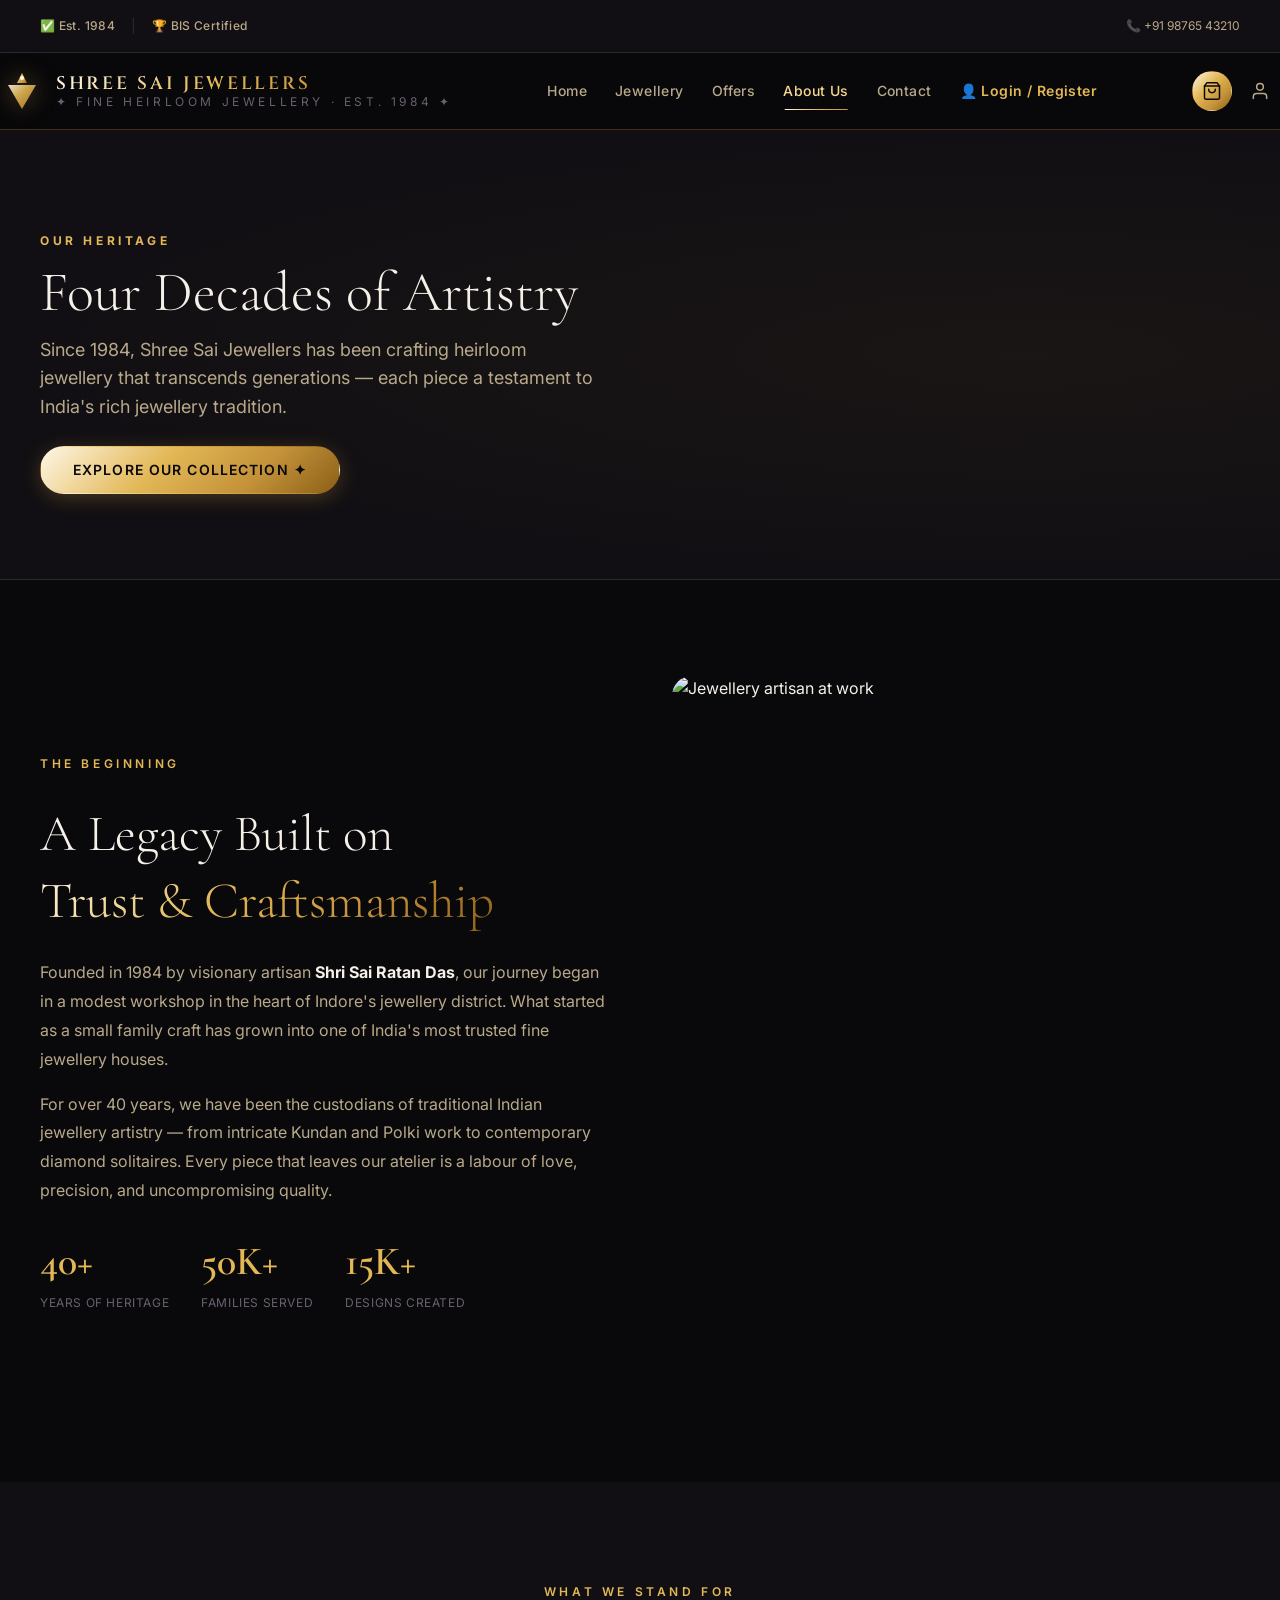
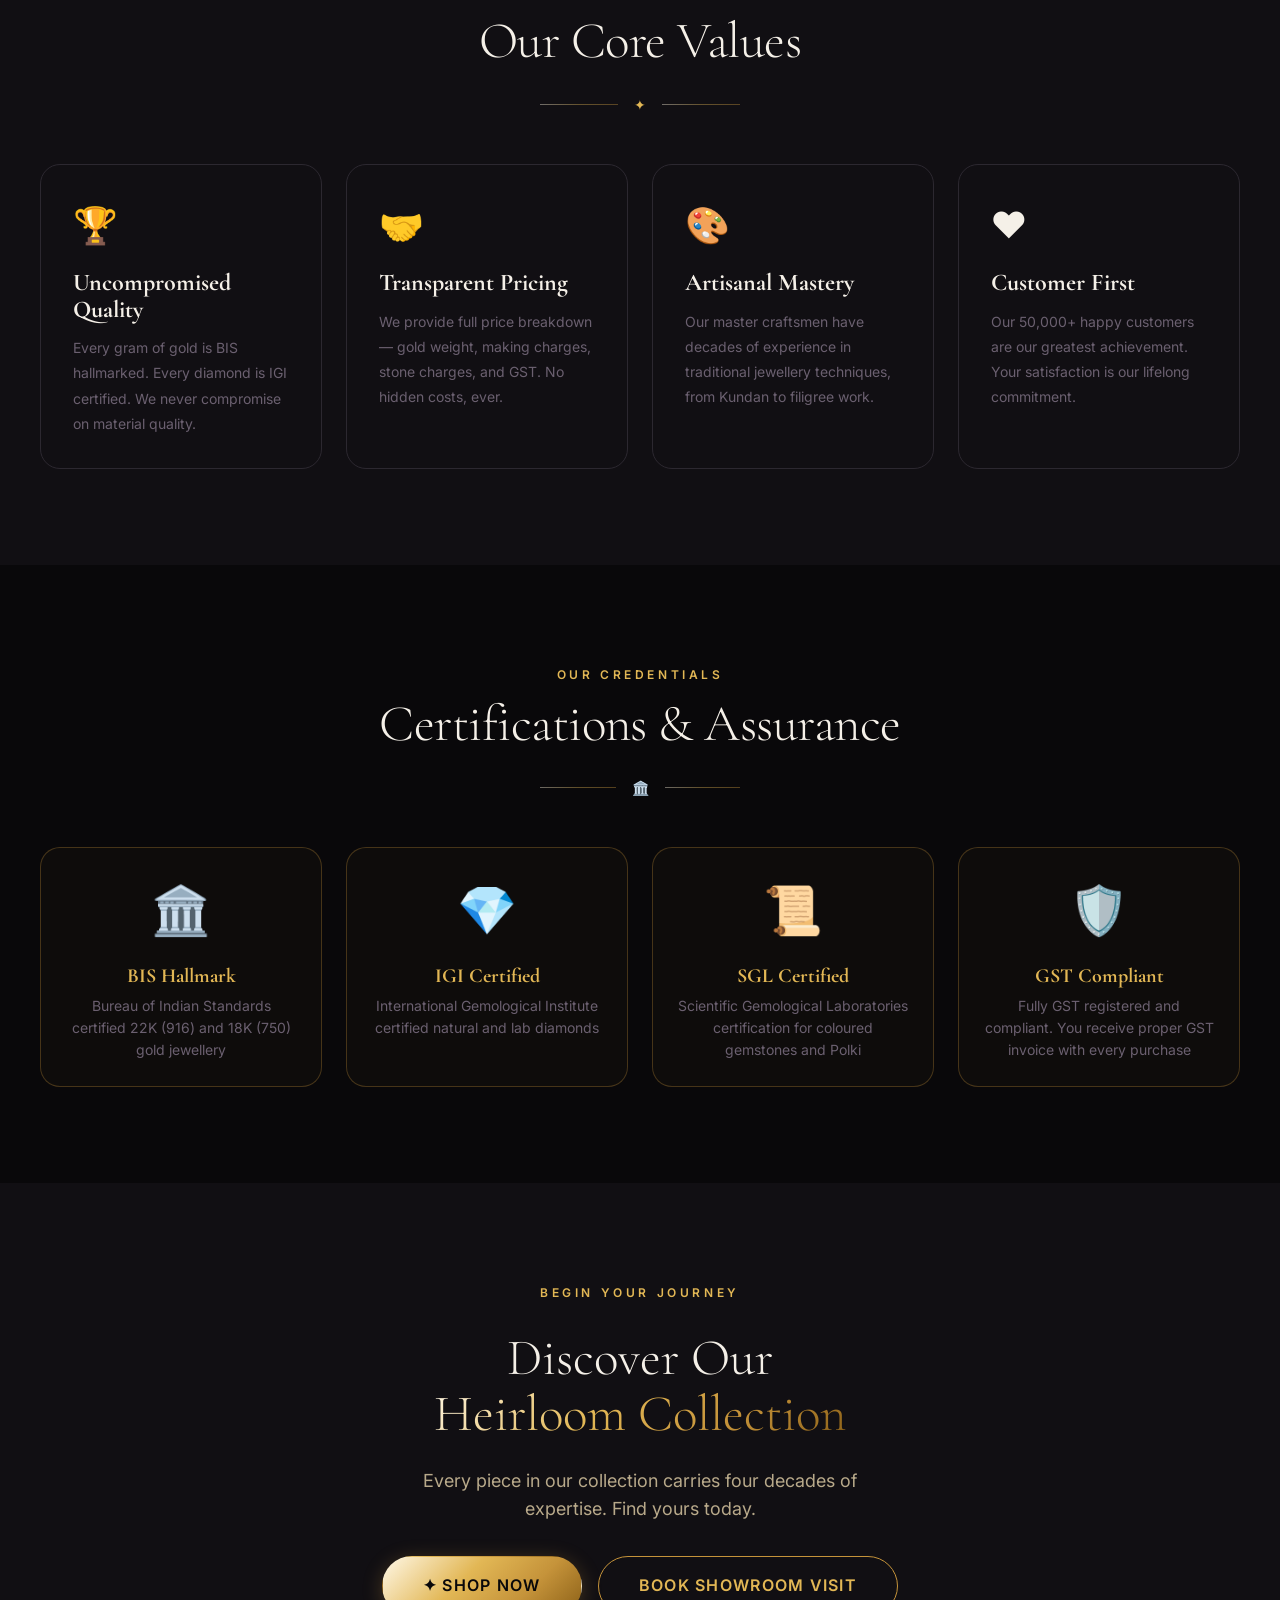
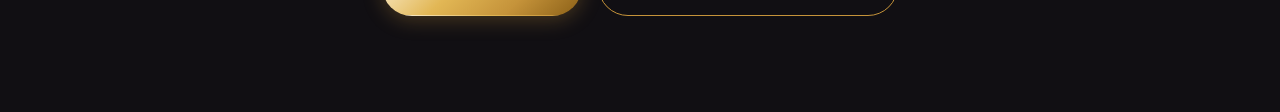
==== about.html @ 104bf577 "Shree Sai Jewellers - Full Project" ====
<!DOCTYPE html>
<html lang="en">
<head>
  <meta charset="UTF-8">
  <meta name="viewport" content="width=device-width, initial-scale=1.0">
  <title>About Us | Shree Sai Jewellers — Est. 1984</title>
  <meta name="description" content="Discover the story of Shree Sai Jewellers — 40 years of handcrafted heirloom jewellery, BIS certified gold, and generations of trust.">
  <link rel="canonical" href="https://shreesaijewellers.com/about.html">
  <link rel="icon" href="data:image/svg+xml,<svg xmlns=%22http://www.w3.org/2000/svg%22 viewBox=%220 0 100 100%22><text y=%22.9em%22 font-size=%2290%22>💎</text></svg>">
  <link rel="stylesheet" href="styles.css">
</head>
<body>
<div class="top-bar">
  <div class="container top-bar-inner">
    <div class="top-trust-badges"><span class="trust-badge-item">✅ Est. 1984</span><span class="top-sep">|</span><span class="trust-badge-item">🏆 BIS Certified</span></div>
    <a href="tel:+919876543210" class="top-phone">📞 +91 98765 43210</a>
  </div>
</div>
<header class="main-header" id="mainHeader">
  <div class="container header-inner">
    <button class="hamburger" id="hamburgerBtn"><span class="hamburger-bar"></span><span class="hamburger-bar"></span><span class="hamburger-bar"></span></button>
    <a href="index.html" class="brand-logo">
      <svg class="brand-emblem" viewBox="0 0 44 44" fill="none">
        <defs><linearGradient id="goldGrad" x1="0%" y1="0%" x2="100%" y2="100%"><stop offset="0%" stop-color="#FFF8E7"/><stop offset="40%" stop-color="#E2B755"/><stop offset="75%" stop-color="#C5933A"/><stop offset="100%" stop-color="#8B6017"/></linearGradient></defs>
        <path d="M22 4L27 14H17L22 4Z" fill="url(#goldGrad)"/><path d="M22 40L8 16H36L22 40Z" fill="url(#goldGrad)" opacity="0.9"/><circle cx="22" cy="9" r="2" fill="#FFF8E7"/>
      </svg>
      <div class="brand-text"><span class="brand-name">Shree Sai Jewellers</span><span class="brand-tagline">✦ Fine Heirloom Jewellery · Est. 1984 ✦</span></div>
    </a>
    <nav class="desktop-nav"><ul class="nav-menu">
      <li><a href="index.html" class="nav-link">Home</a></li>
      <li><a href="products.html" class="nav-link">Jewellery</a></li>
      <li><a href="offers.html" class="nav-link">Offers</a></li>
      <li><a href="about.html" class="nav-link active">About Us</a></li>
      <li><a href="contact.html" class="nav-link">Contact</a></li>
      <li><a href="login.html" class="nav-link" style="color:var(--clr-gold);font-weight:600;">👤 Login / Register</a></li>
    </ul></nav>
    <div class="nav-actions">
      <button class="icon-btn icon-btn-cart" onclick="renderCartDrawer(); openDrawer('cartDrawer')">
        <svg viewBox="0 0 24 24"><path d="M6 2L3 6v14a2 2 0 0 0 2 2h14a2 2 0 0 0 2-2V6l-3-4z"/><line x1="3" y1="6" x2="21" y2="6"/><path d="M16 10a4 4 0 0 1-8 0"/></svg>
        <span class="badge-count cart-count" style="display:none;">0</span>
      </button>
      <!-- Login / User Account -->
      <a href="login.html" class="icon-btn" id="userNavBtn" title="My Account" aria-label="Login / My Account" style="text-decoration:none;">
        <svg viewBox="0 0 24 24" fill="none" stroke="currentColor" stroke-width="2" width="20" height="20"><path d="M20 21v-2a4 4 0 0 0-4-4H8a4 4 0 0 0-4 4v2"/><circle cx="12" cy="7" r="4"/></svg>
        <span class="badge-count user-logged-badge" id="userLoggedBadge" style="display:none; background:#6bcb77; width:8px; height:8px; min-width:8px; padding:0; top:4px; right:4px; border-radius:50%;"></span>
      </a>
    </div>

  </div>
</header>

<!-- Hero -->
<section class="page-hero" style="min-height:50vh;display:flex;align-items:center;position:relative;overflow:hidden;">
  <div style="position:absolute;inset:0;background-image:url('https://images.unsplash.com/photo-1599643478518-a784e5dc4c8f?q=80&w=1920&auto=format&fit=crop');background-size:cover;background-position:center;opacity:0.15;"></div>
  <div class="container page-hero-content" style="position:relative;z-index:1;">
    <div class="page-hero-label">Our Heritage</div>
    <h1 class="page-hero-title">Four Decades of Artistry</h1>
    <p class="page-hero-desc">Since 1984, Shree Sai Jewellers has been crafting heirloom jewellery that transcends generations — each piece a testament to India's rich jewellery tradition.</p>
    <a href="products.html" class="btn btn-primary" style="margin-top:var(--sp-6);">Explore Our Collection ✦</a>
  </div>
</section>

<!-- Story -->
<section class="section">
  <div class="container">
    <div style="display:grid;grid-template-columns:1fr 1fr;gap:var(--sp-16);align-items:center;">
      <div class="fade-in">
        <span class="section-label">The Beginning</span>
        <h2 style="font-family:var(--font-display);font-size:clamp(var(--fs-2xl),4vw,var(--fs-4xl));font-weight:300;line-height:var(--lh-snug);margin:var(--sp-4) 0 var(--sp-6);">
          A Legacy Built on<br><span class="text-gold">Trust & Craftsmanship</span>
        </h2>
        <p style="color:var(--clr-text-secondary);line-height:var(--lh-loose);margin-bottom:var(--sp-4);">
          Founded in 1984 by visionary artisan <strong style="color:var(--clr-text-primary);">Shri Sai Ratan Das</strong>, our journey began in a modest workshop in the heart of Indore's jewellery district. What started as a small family craft has grown into one of India's most trusted fine jewellery houses.
        </p>
        <p style="color:var(--clr-text-secondary);line-height:var(--lh-loose);margin-bottom:var(--sp-6);">
          For over 40 years, we have been the custodians of traditional Indian jewellery artistry — from intricate Kundan and Polki work to contemporary diamond solitaires. Every piece that leaves our atelier is a labour of love, precision, and uncompromising quality.
        </p>
        <div style="display:flex;gap:var(--sp-8);">
          <div><div style="font-family:var(--font-display);font-size:var(--fs-3xl);color:var(--clr-gold);font-weight:600;">40+</div><div style="font-size:var(--fs-xs);color:var(--clr-text-muted);text-transform:uppercase;letter-spacing:0.05em;">Years of Heritage</div></div>
          <div><div style="font-family:var(--font-display);font-size:var(--fs-3xl);color:var(--clr-gold);font-weight:600;">50K+</div><div style="font-size:var(--fs-xs);color:var(--clr-text-muted);text-transform:uppercase;letter-spacing:0.05em;">Families Served</div></div>
          <div><div style="font-family:var(--font-display);font-size:var(--fs-3xl);color:var(--clr-gold);font-weight:600;">15K+</div><div style="font-size:var(--fs-xs);color:var(--clr-text-muted);text-transform:uppercase;letter-spacing:0.05em;">Designs Created</div></div>
        </div>
      </div>
      <div class="fade-in" style="border-radius:var(--radius-xl);overflow:hidden;aspect-ratio:4/5;">
        <img src="https://images.unsplash.com/photo-1573408301185-9146fe634ad0?q=80&w=800&auto=format&fit=crop" alt="Jewellery artisan at work" style="width:100%;height:100%;object-fit:cover;" loading="lazy">
      </div>
    </div>
  </div>
</section>

<!-- Values -->
<section class="section" style="background:var(--clr-surface);">
  <div class="container">
    <div class="section-header">
      <span class="section-label">What We Stand For</span>
      <h2 class="section-title">Our Core Values</h2>
      <div class="section-divider"><span class="section-divider-icon">✦</span></div>
    </div>
    <div style="display:grid;grid-template-columns:repeat(auto-fit,minmax(240px,1fr));gap:var(--sp-6);">
      <div class="fade-in" style="padding:var(--sp-8);border:1px solid var(--clr-border);border-radius:var(--radius-xl);">
        <div style="font-size:36px;margin-bottom:var(--sp-4);">🏆</div>
        <h3 style="font-family:var(--font-display);font-size:var(--fs-xl);margin-bottom:var(--sp-3);">Uncompromised Quality</h3>
        <p style="font-size:var(--fs-sm);color:var(--clr-text-muted);line-height:var(--lh-loose);">Every gram of gold is BIS hallmarked. Every diamond is IGI certified. We never compromise on material quality.</p>
      </div>
      <div class="fade-in fade-in-delay-1" style="padding:var(--sp-8);border:1px solid var(--clr-border);border-radius:var(--radius-xl);">
        <div style="font-size:36px;margin-bottom:var(--sp-4);">🤝</div>
        <h3 style="font-family:var(--font-display);font-size:var(--fs-xl);margin-bottom:var(--sp-3);">Transparent Pricing</h3>
        <p style="font-size:var(--fs-sm);color:var(--clr-text-muted);line-height:var(--lh-loose);">We provide full price breakdown — gold weight, making charges, stone charges, and GST. No hidden costs, ever.</p>
      </div>
      <div class="fade-in fade-in-delay-2" style="padding:var(--sp-8);border:1px solid var(--clr-border);border-radius:var(--radius-xl);">
        <div style="font-size:36px;margin-bottom:var(--sp-4);">🎨</div>
        <h3 style="font-family:var(--font-display);font-size:var(--fs-xl);margin-bottom:var(--sp-3);">Artisanal Mastery</h3>
        <p style="font-size:var(--fs-sm);color:var(--clr-text-muted);line-height:var(--lh-loose);">Our master craftsmen have decades of experience in traditional jewellery techniques, from Kundan to filigree work.</p>
      </div>
      <div class="fade-in fade-in-delay-3" style="padding:var(--sp-8);border:1px solid var(--clr-border);border-radius:var(--radius-xl);">
        <div style="font-size:36px;margin-bottom:var(--sp-4);">❤️</div>
        <h3 style="font-family:var(--font-display);font-size:var(--fs-xl);margin-bottom:var(--sp-3);">Customer First</h3>
        <p style="font-size:var(--fs-sm);color:var(--clr-text-muted);line-height:var(--lh-loose);">Our 50,000+ happy customers are our greatest achievement. Your satisfaction is our lifelong commitment.</p>
      </div>
    </div>
  </div>
</section>

<!-- Certifications -->
<section class="section">
  <div class="container">
    <div class="section-header">
      <span class="section-label">Our Credentials</span>
      <h2 class="section-title">Certifications & Assurance</h2>
      <div class="section-divider"><span class="section-divider-icon">🏛️</span></div>
    </div>
    <div style="display:grid;grid-template-columns:repeat(auto-fit,minmax(200px,1fr));gap:var(--sp-6);">
      <div style="text-align:center;padding:var(--sp-6);border:1px solid var(--clr-border-gold);border-radius:var(--radius-xl);background:rgba(197,147,58,0.03);">
        <div style="font-size:48px;margin-bottom:var(--sp-4);">🏛️</div>
        <h3 style="font-family:var(--font-display);font-size:var(--fs-lg);color:var(--clr-gold);margin-bottom:var(--sp-2);">BIS Hallmark</h3>
        <p style="font-size:var(--fs-sm);color:var(--clr-text-muted);">Bureau of Indian Standards certified 22K (916) and 18K (750) gold jewellery</p>
      </div>
      <div style="text-align:center;padding:var(--sp-6);border:1px solid var(--clr-border-gold);border-radius:var(--radius-xl);background:rgba(197,147,58,0.03);">
        <div style="font-size:48px;margin-bottom:var(--sp-4);">💎</div>
        <h3 style="font-family:var(--font-display);font-size:var(--fs-lg);color:var(--clr-gold);margin-bottom:var(--sp-2);">IGI Certified</h3>
        <p style="font-size:var(--fs-sm);color:var(--clr-text-muted);">International Gemological Institute certified natural and lab diamonds</p>
      </div>
      <div style="text-align:center;padding:var(--sp-6);border:1px solid var(--clr-border-gold);border-radius:var(--radius-xl);background:rgba(197,147,58,0.03);">
        <div style="font-size:48px;margin-bottom:var(--sp-4);">📜</div>
        <h3 style="font-family:var(--font-display);font-size:var(--fs-lg);color:var(--clr-gold);margin-bottom:var(--sp-2);">SGL Certified</h3>
        <p style="font-size:var(--fs-sm);color:var(--clr-text-muted);">Scientific Gemological Laboratories certification for coloured gemstones and Polki</p>
      </div>
      <div style="text-align:center;padding:var(--sp-6);border:1px solid var(--clr-border-gold);border-radius:var(--radius-xl);background:rgba(197,147,58,0.03);">
        <div style="font-size:48px;margin-bottom:var(--sp-4);">🛡️</div>
        <h3 style="font-family:var(--font-display);font-size:var(--fs-lg);color:var(--clr-gold);margin-bottom:var(--sp-2);">GST Compliant</h3>
        <p style="font-size:var(--fs-sm);color:var(--clr-text-muted);">Fully GST registered and compliant. You receive proper GST invoice with every purchase</p>
      </div>
    </div>
  </div>
</section>

<!-- CTA -->
<section class="section" style="background:var(--clr-surface);">
  <div class="container" style="text-align:center;">
    <span class="section-label">Begin Your Journey</span>
    <h2 style="font-family:var(--font-display);font-size:clamp(var(--fs-2xl),4vw,var(--fs-4xl));font-weight:300;margin:var(--sp-4) 0 var(--sp-6);">
      Discover Our<br><span class="text-gold">Heirloom Collection</span>
    </h2>
    <p style="font-size:var(--fs-md);color:var(--clr-text-secondary);max-width:480px;margin:0 auto var(--sp-8);">
      Every piece in our collection carries four decades of expertise. Find yours today.
    </p>
    <div style="display:flex;gap:var(--sp-4);justify-content:center;flex-wrap:wrap;">
      <a href="products.html" class="btn btn-primary btn-lg">✦ Shop Now</a>
      <a href="contact.html" class="btn btn-outline btn-lg">Book Showroom Visit</a>
    </div>
  </div>
</section>

<div id="drawerOverlay" class="drawer-overlay"></div>
<aside id="cartDrawer" class="drawer">
  <div class="drawer-header"><h2 class="drawer-title">🛍️ Shopping Vault</h2><button class="drawer-close" onclick="closeDrawer('cartDrawer')"><svg viewBox="0 0 24 24" fill="none" stroke="currentColor" stroke-width="2"><line x1="18" y1="6" x2="6" y2="18"/><line x1="6" y1="6" x2="18" y2="18"/></svg></button></div>
  <div id="cartBody" class="drawer-body"></div>
  <div id="cartFooter" class="drawer-footer" style="display:none;"></div>
</aside>
<div id="mobileNav" class="mobile-nav">
  <div id="mobileNavBackdrop" class="mobile-nav-backdrop"></div>
  <div class="mobile-nav-drawer">
    <div class="mobile-nav-header"><span class="brand-name" style="font-size:var(--fs-base);">Shree Sai Jewellers</span><button class="drawer-close" onclick="closeMobileNav()"><svg viewBox="0 0 24 24" fill="none" stroke="currentColor" stroke-width="2"><line x1="18" y1="6" x2="6" y2="18"/><line x1="6" y1="6" x2="18" y2="18"/></svg></button></div>
    <div class="mobile-nav-links">
      <a href="index.html" class="mobile-nav-link" onclick="closeMobileNav()">Home</a>
      <a href="products.html" class="mobile-nav-link" onclick="closeMobileNav()">All Jewellery</a>
      <a href="offers.html" class="mobile-nav-link" onclick="closeMobileNav()">🎁 Offers</a>
      <a href="about.html" class="mobile-nav-link active" onclick="closeMobileNav()">About Us</a>
      <a href="contact.html" class="mobile-nav-link" onclick="closeMobileNav()">Contact</a>
    </div>
  </div>
</div>
<button id="backToTop" class="back-to-top"><svg viewBox="0 0 24 24" fill="none" stroke="currentColor" stroke-linecap="round" stroke-linejoin="round"><path d="M12 19V5M5 12l7-7 7 7"/></svg></button>
<div id="toastContainer" class="toast-container"></div>
<script src="config.js"></script>
<script src="app.js"></script>
</body>
</html>
---- styles.css ----
/* ==========================================================================
   SHREE SAI JEWELLERS — MASTER STYLESHEET
   Modular Architecture:
   - css/desktop.css : Base design tokens, typography, layout & desktop components
   - css/mobile.css  : Mobile nav drawer, bottom navigation bar, touch & responsive queries
   ========================================================================== */

@import url('css/desktop.css');
@import url('css/mobile.css') screen and (max-width: 1024px);
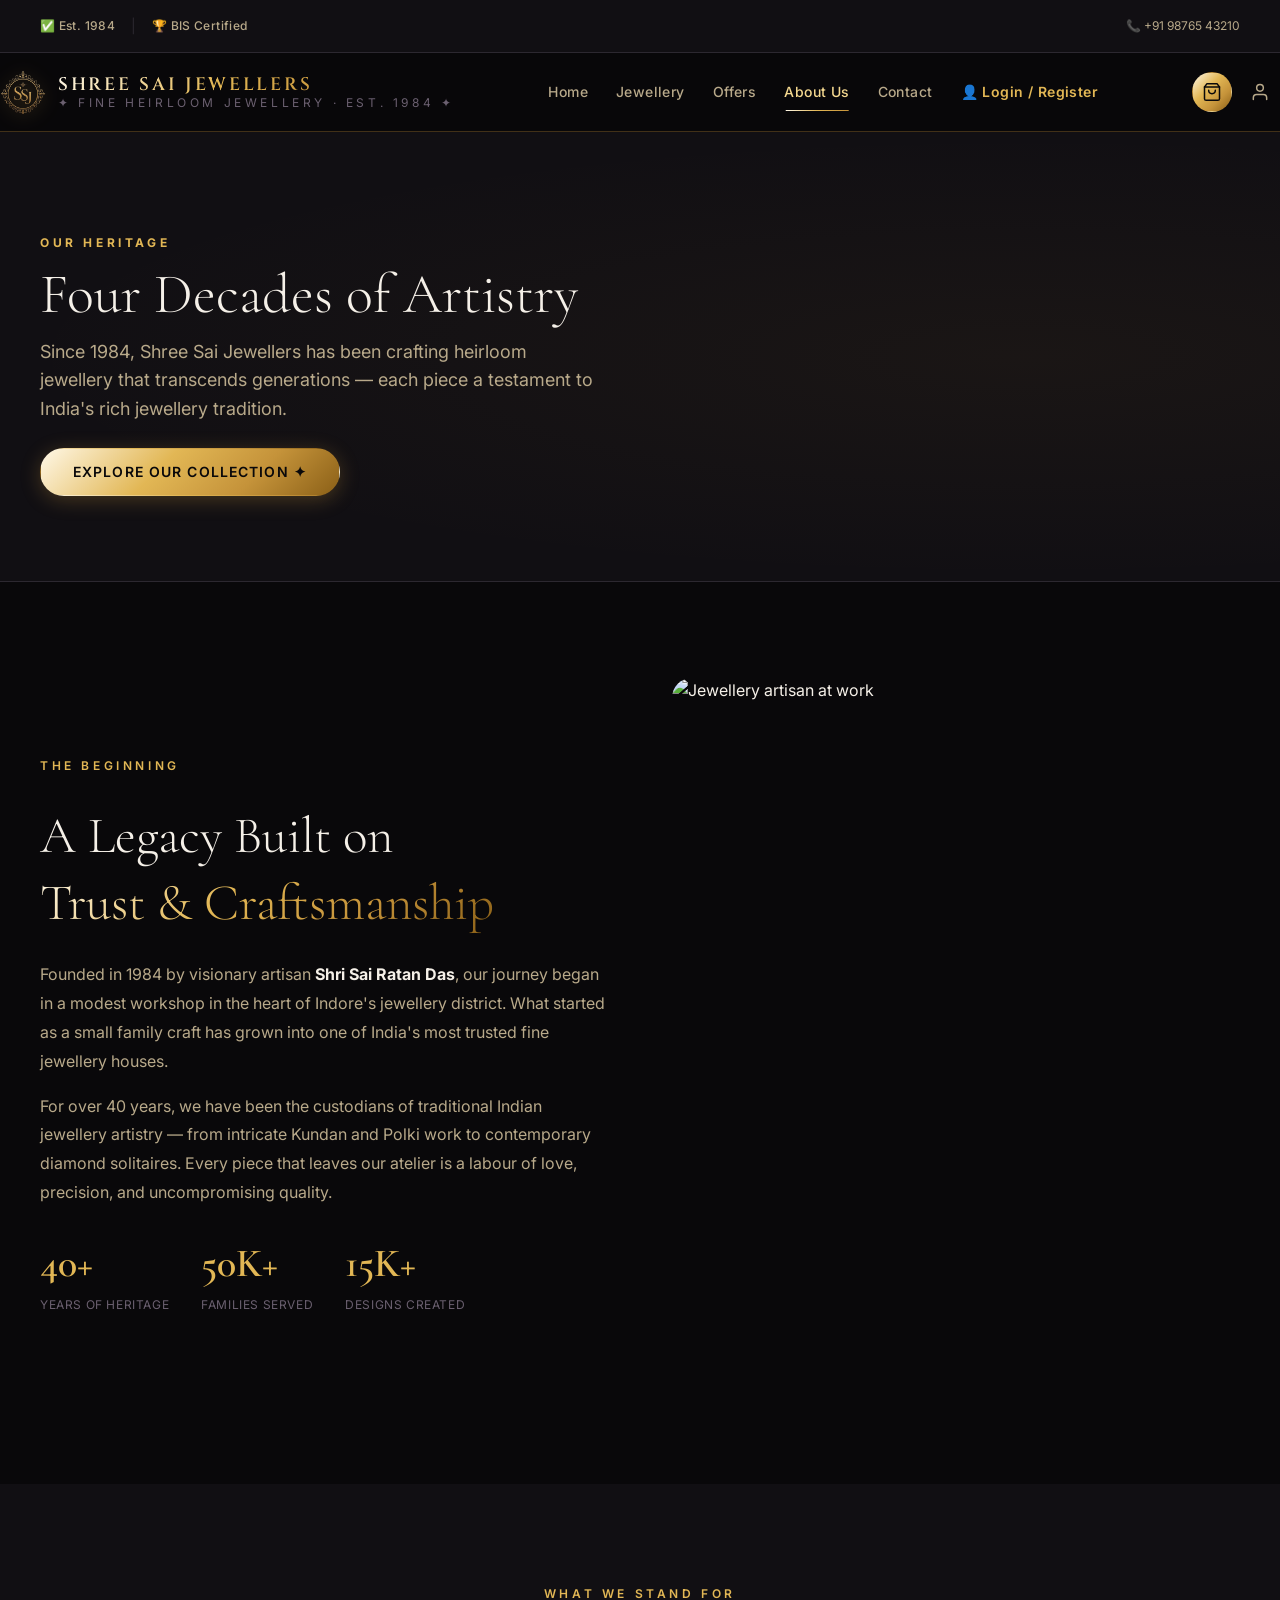
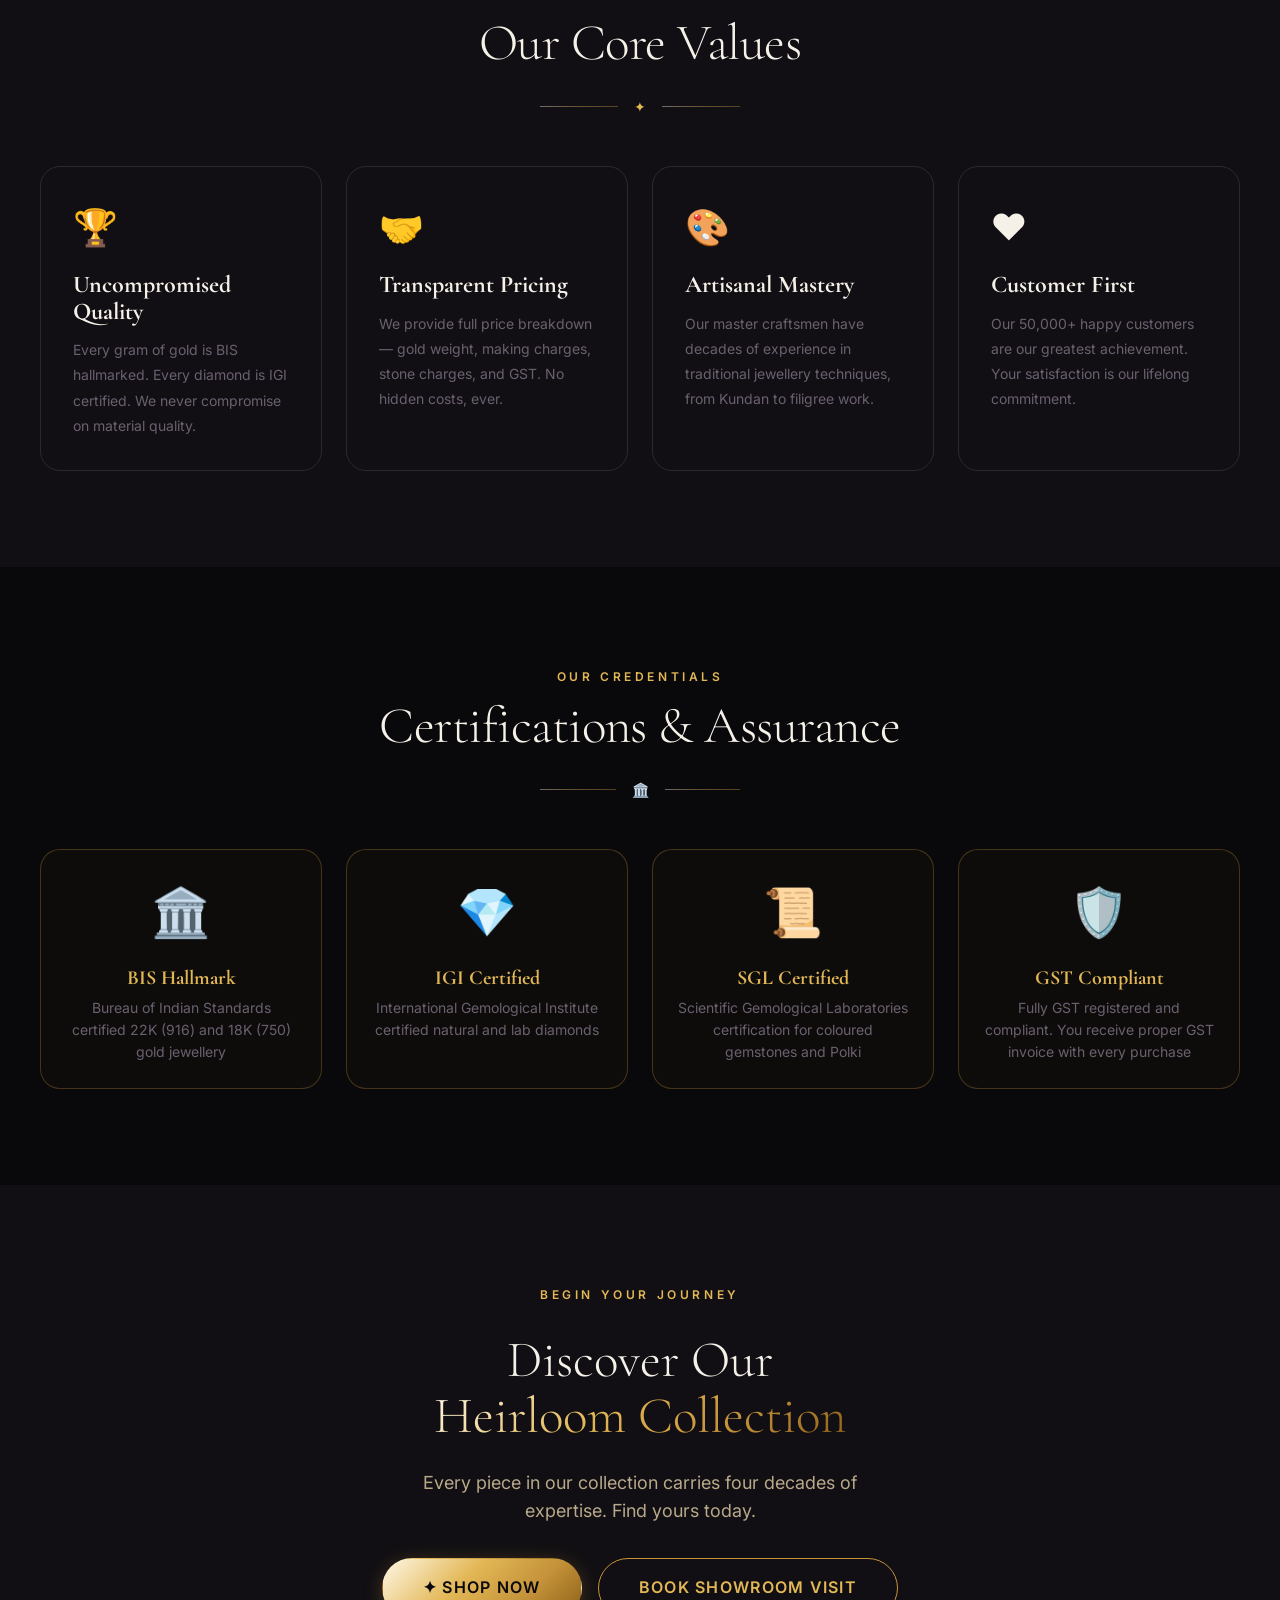
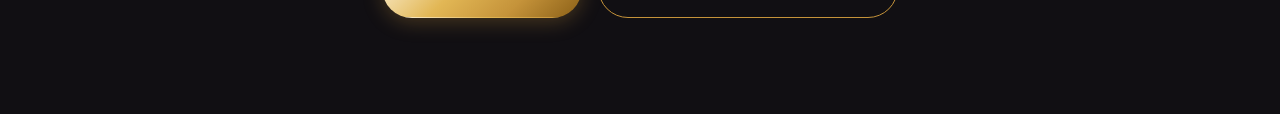
==== commit f363906d: "Update: HTML pages, CSS styles, database, favicon and logo images" ====
--- a/about.html
+++ b/about.html
@@ -6,7 +6,8 @@
   <title>About Us | Shree Sai Jewellers — Est. 1984</title>
   <meta name="description" content="Discover the story of Shree Sai Jewellers — 40 years of handcrafted heirloom jewellery, BIS certified gold, and generations of trust.">
   <link rel="canonical" href="https://shreesaijewellers.com/about.html">
-  <link rel="icon" href="data:image/svg+xml,<svg xmlns=%22http://www.w3.org/2000/svg%22 viewBox=%220 0 100 100%22><text y=%22.9em%22 font-size=%2290%22>💎</text></svg>">
+  <link rel="icon" type="image/png" href="images/favicon.png">
+  <link rel="apple-touch-icon" href="images/favicon.png">
   <link rel="stylesheet" href="styles.css">
 </head>
 <body>
@@ -20,10 +21,7 @@
   <div class="container header-inner">
     <button class="hamburger" id="hamburgerBtn"><span class="hamburger-bar"></span><span class="hamburger-bar"></span><span class="hamburger-bar"></span></button>
     <a href="index.html" class="brand-logo">
-      <svg class="brand-emblem" viewBox="0 0 44 44" fill="none">
-        <defs><linearGradient id="goldGrad" x1="0%" y1="0%" x2="100%" y2="100%"><stop offset="0%" stop-color="#FFF8E7"/><stop offset="40%" stop-color="#E2B755"/><stop offset="75%" stop-color="#C5933A"/><stop offset="100%" stop-color="#8B6017"/></linearGradient></defs>
-        <path d="M22 4L27 14H17L22 4Z" fill="url(#goldGrad)"/><path d="M22 40L8 16H36L22 40Z" fill="url(#goldGrad)" opacity="0.9"/><circle cx="22" cy="9" r="2" fill="#FFF8E7"/>
-      </svg>
+      <img src="images/logo.png" alt="Shree Sai Jewellers" class="brand-emblem">
       <div class="brand-text"><span class="brand-name">Shree Sai Jewellers</span><span class="brand-tagline">✦ Fine Heirloom Jewellery · Est. 1984 ✦</span></div>
     </a>
     <nav class="desktop-nav"><ul class="nav-menu">
@@ -180,7 +178,7 @@
 <div id="mobileNav" class="mobile-nav">
   <div id="mobileNavBackdrop" class="mobile-nav-backdrop"></div>
   <div class="mobile-nav-drawer">
-    <div class="mobile-nav-header"><span class="brand-name" style="font-size:var(--fs-base);">Shree Sai Jewellers</span><button class="drawer-close" onclick="closeMobileNav()"><svg viewBox="0 0 24 24" fill="none" stroke="currentColor" stroke-width="2"><line x1="18" y1="6" x2="6" y2="18"/><line x1="6" y1="6" x2="18" y2="18"/></svg></button></div>
+    <div class="mobile-nav-header"><div style="display:flex;align-items:center;gap:8px;"><img src="images/logo.png" alt="Shree Sai Jewellers" style="width:28px;height:28px;object-fit:contain;"><span class="brand-name" style="font-size:var(--fs-base);">Shree Sai Jewellers</span></div><button class="drawer-close" onclick="closeMobileNav()"><svg viewBox="0 0 24 24" fill="none" stroke="currentColor" stroke-width="2"><line x1="18" y1="6" x2="6" y2="18"/><line x1="6" y1="6" x2="18" y2="18"/></svg></button></div>
     <div class="mobile-nav-links">
       <a href="index.html" class="mobile-nav-link" onclick="closeMobileNav()">Home</a>
       <a href="products.html" class="mobile-nav-link" onclick="closeMobileNav()">All Jewellery</a>
